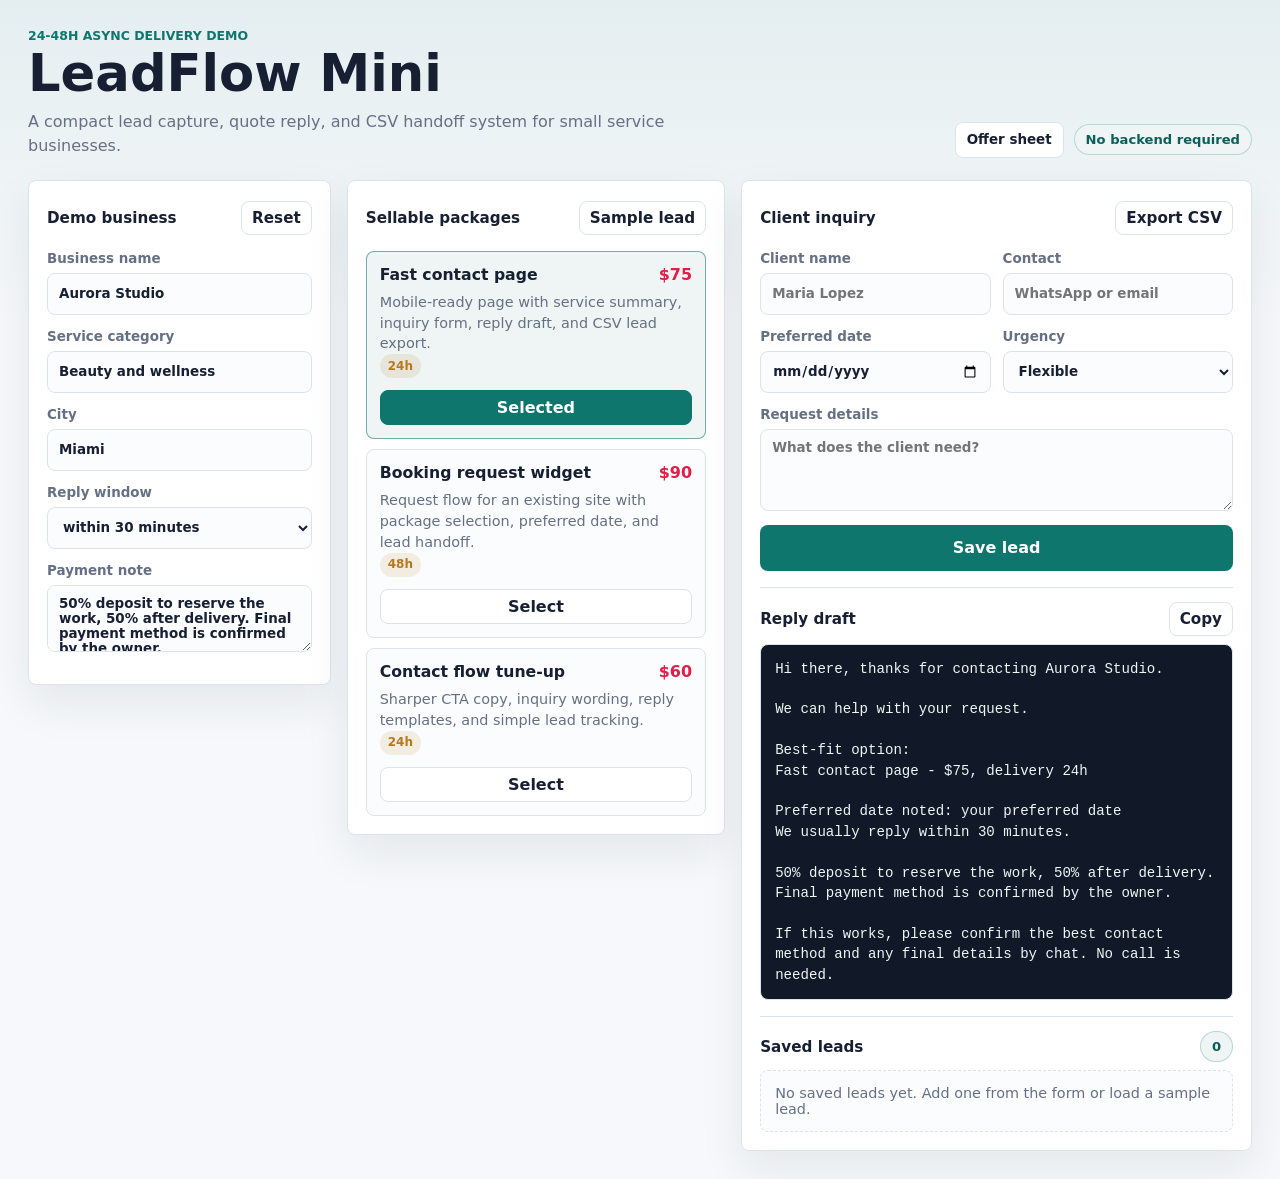
==== index.html @ 435c6a2e "Publish LeadFlow Mini demo" ====
<!doctype html>
<html lang="en">
  <head>
    <meta charset="utf-8" />
    <meta name="viewport" content="width=device-width, initial-scale=1" />
    <title>LeadFlow Mini Demo</title>
    <link rel="stylesheet" href="styles.css" />
  </head>
  <body>
    <main class="app-shell">
      <header class="topbar">
        <div>
          <p class="eyebrow">24-48h async delivery demo</p>
          <h1>LeadFlow Mini</h1>
          <p class="subhead">A compact lead capture, quote reply, and CSV handoff system for small service businesses.</p>
        </div>
        <div class="top-actions">
          <a class="ghost-link" href="offers.md">Offer sheet</a>
          <div class="status-pill">No backend required</div>
        </div>
      </header>

      <section class="workspace" aria-label="Async service kit workspace">
        <aside class="panel settings-panel">
          <div class="section-title">
            <span>Demo business</span>
            <button class="ghost-button" id="resetDemo" type="button">Reset</button>
          </div>

          <label>
            Business name
            <input id="businessName" type="text" value="Aurora Studio" />
          </label>

          <label>
            Service category
            <input id="businessType" type="text" value="Beauty and wellness" />
          </label>

          <label>
            City
            <input id="businessCity" type="text" value="Miami" />
          </label>

          <label>
            Reply window
            <select id="replyWindow">
              <option value="within 30 minutes">within 30 minutes</option>
              <option value="within 2 hours">within 2 hours</option>
              <option value="same business day">same business day</option>
            </select>
          </label>

          <label>
            Payment note
            <textarea id="paymentNote" rows="3">50% deposit to reserve the work, 50% after delivery. Final payment method is confirmed by the owner.</textarea>
          </label>
        </aside>

        <section class="panel services-panel">
          <div class="section-title">
            <span>Sellable packages</span>
            <button class="ghost-button" id="addLeadSample" type="button">Sample lead</button>
          </div>

          <div class="service-list" id="serviceList" aria-live="polite"></div>
        </section>

        <section class="panel lead-panel">
          <div class="section-title">
            <span>Client inquiry</span>
            <button class="ghost-button" id="exportCsv" type="button">Export CSV</button>
          </div>

          <form id="leadForm" class="lead-form">
            <div class="split">
              <label>
                Client name
                <input id="clientName" type="text" placeholder="Maria Lopez" required />
              </label>
              <label>
                Contact
                <input id="clientContact" type="text" placeholder="WhatsApp or email" required />
              </label>
            </div>

            <div class="split">
              <label>
                Preferred date
                <input id="preferredDate" type="date" required />
              </label>
              <label>
                Urgency
                <select id="urgency">
                  <option value="Flexible">Flexible</option>
                  <option value="This week">This week</option>
                  <option value="Today or tomorrow">Today or tomorrow</option>
                </select>
              </label>
            </div>

            <label>
              Request details
              <textarea id="requestDetails" rows="4" placeholder="What does the client need?" required></textarea>
            </label>

            <button class="primary-button" type="submit">Save lead</button>
          </form>

          <div class="message-box">
            <div class="section-title compact">
            <span>Reply draft</span>
            <button class="ghost-button" id="copyMessage" type="button">Copy</button>
            </div>
            <pre id="replyPreview"></pre>
          </div>

          <div class="lead-list-wrap">
            <div class="section-title compact">
              <span>Saved leads</span>
              <span class="count" id="leadCount">0</span>
            </div>
            <div class="lead-list" id="leadList"></div>
          </div>
        </section>
      </section>
    </main>

    <script src="app.js"></script>
  </body>
</html>
---- styles.css ----
:root {
  color-scheme: light;
  --bg: #f6f8fb;
  --surface: #ffffff;
  --surface-strong: #eef5f4;
  --ink: #172033;
  --muted: #657084;
  --line: #dce3ec;
  --teal: #0f766e;
  --teal-dark: #0b5f59;
  --coral: #e11d48;
  --amber: #b7791f;
  --shadow: 0 18px 45px rgba(23, 32, 51, 0.08);
}

* {
  box-sizing: border-box;
}

body {
  margin: 0;
  min-width: 320px;
  background:
    linear-gradient(180deg, rgba(15, 118, 110, 0.08), rgba(255, 255, 255, 0) 320px),
    var(--bg);
  color: var(--ink);
  font-family:
    Inter, ui-sans-serif, system-ui, -apple-system, BlinkMacSystemFont, "Segoe UI",
    sans-serif;
}

button,
input,
select,
textarea {
  font: inherit;
}

.app-shell {
  width: min(1440px, 100%);
  margin: 0 auto;
  padding: 28px;
}

.topbar {
  display: flex;
  align-items: end;
  justify-content: space-between;
  gap: 20px;
  margin-bottom: 22px;
}

.eyebrow {
  margin: 0 0 6px;
  color: var(--teal);
  font-size: 0.78rem;
  font-weight: 800;
  letter-spacing: 0;
  text-transform: uppercase;
}

h1 {
  margin: 0;
  font-size: clamp(2rem, 4vw, 4.6rem);
  line-height: 0.95;
  letter-spacing: 0;
}

.subhead {
  max-width: 680px;
  margin: 12px 0 0;
  color: var(--muted);
  font-size: 1rem;
  line-height: 1.5;
}

.top-actions {
  display: flex;
  align-items: center;
  gap: 10px;
  flex-wrap: wrap;
  justify-content: flex-end;
}

.status-pill,
.count {
  border: 1px solid rgba(15, 118, 110, 0.24);
  background: var(--surface-strong);
  color: var(--teal-dark);
  border-radius: 999px;
  padding: 7px 11px;
  font-size: 0.82rem;
  font-weight: 800;
  white-space: nowrap;
}

.ghost-link {
  min-height: 36px;
  display: inline-flex;
  align-items: center;
  justify-content: center;
  border: 1px solid var(--line);
  border-radius: 8px;
  background: #ffffff;
  color: var(--ink);
  padding: 8px 11px;
  font-size: 0.84rem;
  font-weight: 850;
  text-decoration: none;
}

.ghost-link:hover {
  border-color: var(--teal);
  color: var(--teal-dark);
}

.workspace {
  display: grid;
  grid-template-columns: minmax(240px, 0.8fr) minmax(280px, 1fr) minmax(360px, 1.35fr);
  gap: 16px;
  align-items: start;
}

.panel {
  background: var(--surface);
  border: 1px solid var(--line);
  border-radius: 8px;
  box-shadow: var(--shadow);
  padding: 18px;
}

.section-title {
  min-height: 38px;
  display: flex;
  align-items: center;
  justify-content: space-between;
  gap: 12px;
  margin-bottom: 14px;
  color: var(--ink);
  font-size: 0.95rem;
  font-weight: 850;
}

.section-title.compact {
  min-height: 28px;
  margin-bottom: 8px;
}

label {
  display: grid;
  gap: 7px;
  margin-bottom: 14px;
  color: var(--muted);
  font-size: 0.84rem;
  font-weight: 750;
}

input,
select,
textarea {
  width: 100%;
  min-height: 42px;
  border: 1px solid var(--line);
  border-radius: 8px;
  background: #fbfcfe;
  color: var(--ink);
  padding: 10px 11px;
  outline: none;
}

textarea {
  resize: vertical;
}

input:focus,
select:focus,
textarea:focus {
  border-color: var(--teal);
  box-shadow: 0 0 0 3px rgba(15, 118, 110, 0.14);
}

.service-list,
.lead-list {
  display: grid;
  gap: 10px;
}

.service-item,
.lead-item {
  border: 1px solid var(--line);
  border-radius: 8px;
  padding: 13px;
  background: #fbfcfe;
}

.service-item.active {
  border-color: rgba(15, 118, 110, 0.55);
  background: var(--surface-strong);
}

.service-head,
.lead-head {
  display: flex;
  justify-content: space-between;
  align-items: start;
  gap: 10px;
  margin-bottom: 8px;
}

.service-title,
.lead-name {
  margin: 0;
  font-size: 0.98rem;
  font-weight: 850;
}

.service-price {
  color: var(--coral);
  font-weight: 900;
  white-space: nowrap;
}

.service-text,
.lead-text {
  margin: 0;
  color: var(--muted);
  font-size: 0.9rem;
  line-height: 1.45;
}

.split {
  display: grid;
  grid-template-columns: 1fr 1fr;
  gap: 12px;
}

.primary-button,
.ghost-button,
.select-button {
  border: 0;
  border-radius: 8px;
  cursor: pointer;
  font-weight: 850;
}

.primary-button {
  width: 100%;
  min-height: 46px;
  background: var(--teal);
  color: #ffffff;
}

.primary-button:hover {
  background: var(--teal-dark);
}

.ghost-button,
.select-button {
  min-height: 34px;
  border: 1px solid var(--line);
  background: #ffffff;
  color: var(--ink);
  padding: 7px 10px;
}

.ghost-button:hover,
.select-button:hover {
  border-color: var(--teal);
  color: var(--teal-dark);
}

.select-button {
  margin-top: 12px;
  width: 100%;
}

.active .select-button {
  background: var(--teal);
  border-color: var(--teal);
  color: #ffffff;
}

.message-box,
.lead-list-wrap {
  margin-top: 16px;
  border-top: 1px solid var(--line);
  padding-top: 14px;
}

pre {
  min-height: 154px;
  margin: 0;
  white-space: pre-wrap;
  overflow-wrap: anywhere;
  border: 1px solid var(--line);
  border-radius: 8px;
  background: #111827;
  color: #edf7f6;
  padding: 14px;
  font-size: 0.88rem;
  line-height: 1.45;
}

.empty-state {
  border: 1px dashed var(--line);
  border-radius: 8px;
  padding: 14px;
  color: var(--muted);
  background: #fbfcfe;
  font-size: 0.9rem;
}

.tag {
  display: inline-flex;
  align-items: center;
  min-height: 24px;
  border-radius: 999px;
  background: rgba(183, 121, 31, 0.13);
  color: var(--amber);
  padding: 3px 8px;
  font-size: 0.75rem;
  font-weight: 850;
}

@media (max-width: 1100px) {
  .workspace {
    grid-template-columns: 1fr 1fr;
  }

  .lead-panel {
    grid-column: 1 / -1;
  }
}

@media (max-width: 720px) {
  .app-shell {
    padding: 18px;
  }

  .topbar,
  .workspace,
  .split {
    grid-template-columns: 1fr;
  }

  .topbar {
    display: grid;
    align-items: start;
  }

  .top-actions {
    justify-content: flex-start;
  }

  h1 {
    font-size: 2.35rem;
    line-height: 1;
  }
}
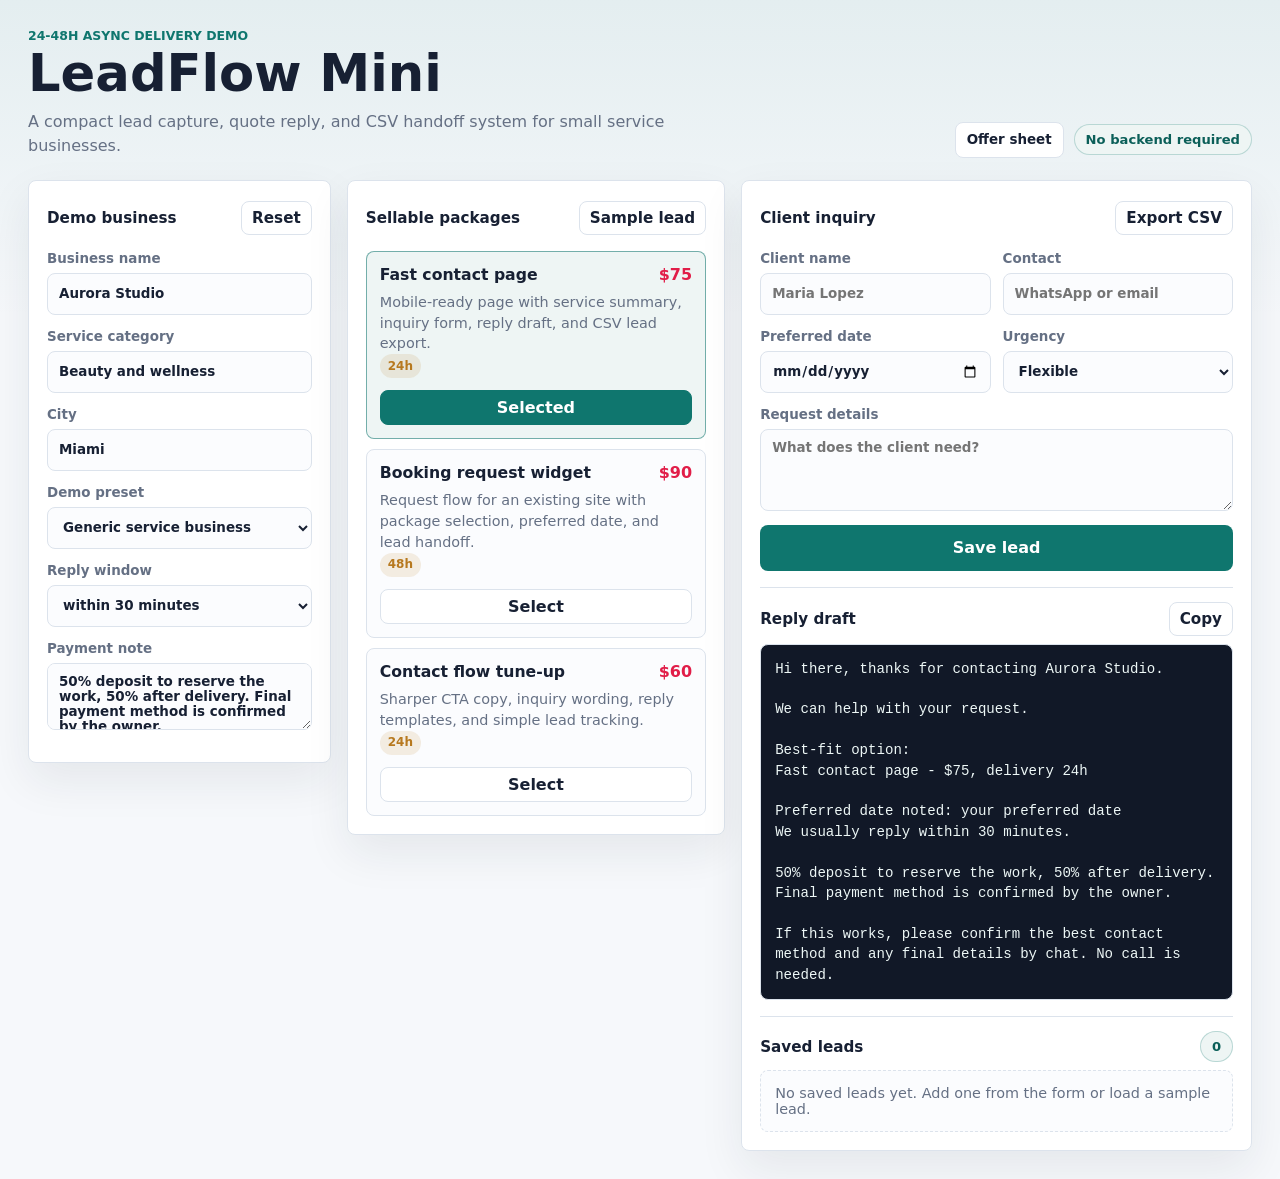
==== commit 8efa2b09: "Add niche LeadFlow demo presets" ====
--- a/index.html
+++ b/index.html
@@ -40,6 +40,19 @@
           <label>
             City
             <input id="businessCity" type="text" value="Miami" />
+          </label>
+
+          <label>
+            Demo preset
+            <select id="demoPreset">
+              <option value="generic">Generic service business</option>
+              <option value="cleaning">Cleaning quote flow</option>
+              <option value="events">Event rental booking</option>
+              <option value="detailing">Mobile detailing request</option>
+              <option value="roofing">Roofing estimate intake</option>
+              <option value="pool">Pool service quote</option>
+              <option value="handyman">Handyman job request</option>
+            </select>
           </label>
 
           <label>
